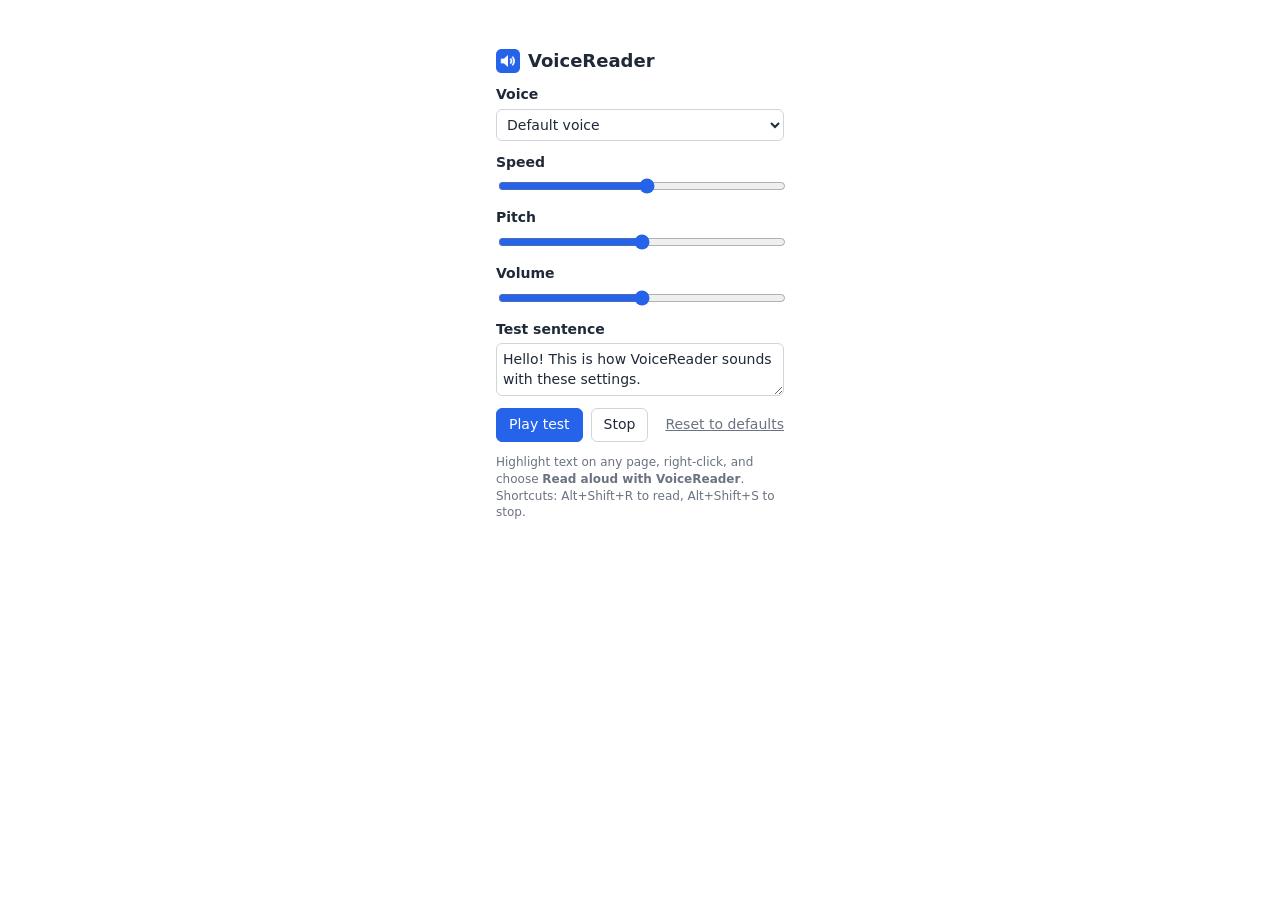
==== VoiceReader/popup.html @ b74c50d9 "Add VoiceReader Chrome extension Manifest V3 extension that reads selected text aloud via a right-cl" ====
<!doctype html>
<html lang="en">
<head>
  <meta charset="utf-8">
  <meta name="viewport" content="width=device-width, initial-scale=1">
  <title>VoiceReader</title>
  <link rel="stylesheet" href="popup.css">
</head>
<body>
  <header>
    <img src="icons/icon32.png" alt="" width="24" height="24">
    <h1>VoiceReader</h1>
  </header>

  <label class="field">
    <span>Voice</span>
    <select id="voiceName"><option value="">Default voice</option></select>
  </label>

  <label class="field">
    <span>Speed <output id="rateOut"></output></span>
    <input id="rate" type="range" min="0.5" max="3" step="0.1">
  </label>

  <label class="field">
    <span>Pitch <output id="pitchOut"></output></span>
    <input id="pitch" type="range" min="0" max="2" step="0.1">
  </label>

  <label class="field">
    <span>Volume <output id="volumeOut"></output></span>
    <input id="volume" type="range" min="0" max="1" step="0.05">
  </label>

  <label class="field">
    <span>Test sentence</span>
    <textarea id="sample" rows="2">Hello! This is how VoiceReader sounds with these settings.</textarea>
  </label>

  <div class="buttons">
    <button id="test" class="primary">Play test</button>
    <button id="stop">Stop</button>
    <button id="reset" class="link">Reset to defaults</button>
  </div>

  <p class="hint">Highlight text on any page, right-click, and choose
    <strong>Read aloud with VoiceReader</strong>. Shortcuts: Alt+Shift+R to read,
    Alt+Shift+S to stop.</p>

  <script type="module" src="popup.js"></script>
</body>
</html>
---- VoiceReader/popup.css ----
:root {
  color-scheme: light dark;
  --bg: #ffffff;
  --fg: #1f2937;
  --muted: #6b7280;
  --border: #d1d5db;
  --accent: #2563eb;
  --accent-fg: #ffffff;
}
@media (prefers-color-scheme: dark) {
  :root {
    --bg: #1f2125;
    --fg: #e5e7eb;
    --muted: #9ca3af;
    --border: #3f434a;
    --accent: #3b82f6;
  }
}
* { box-sizing: border-box; }
body {
  margin: 0;
  padding: 16px;
  width: 320px;
  max-width: 100%;
  font: 14px/1.4 system-ui, sans-serif;
  background: var(--bg);
  color: var(--fg);
}
/* When opened as the full options page, center it instead of stretching. */
@media (min-width: 400px) {
  body { margin: 32px auto; }
}
header { display: flex; align-items: center; gap: 8px; margin-bottom: 12px; }
h1 { font-size: 18px; margin: 0; }
.field { display: flex; flex-direction: column; gap: 4px; margin-bottom: 12px; }
.field > span { display: flex; justify-content: space-between; font-weight: 600; }
output { font-weight: 400; color: var(--muted); }
select, textarea {
  width: 100%;
  padding: 6px;
  font: inherit;
  color: inherit;
  background: var(--bg);
  border: 1px solid var(--border);
  border-radius: 6px;
}
textarea { resize: vertical; }
input[type="range"] { width: 100%; accent-color: var(--accent); }
.buttons { display: flex; gap: 8px; align-items: center; flex-wrap: wrap; }
button {
  padding: 6px 12px;
  font: inherit;
  color: inherit;
  background: transparent;
  border: 1px solid var(--border);
  border-radius: 6px;
  cursor: pointer;
}
button.primary { background: var(--accent); border-color: var(--accent); color: var(--accent-fg); }
button.link { border: none; padding: 6px 0; margin-left: auto; color: var(--muted); text-decoration: underline; }
.hint { color: var(--muted); font-size: 12px; margin: 12px 0 0; }
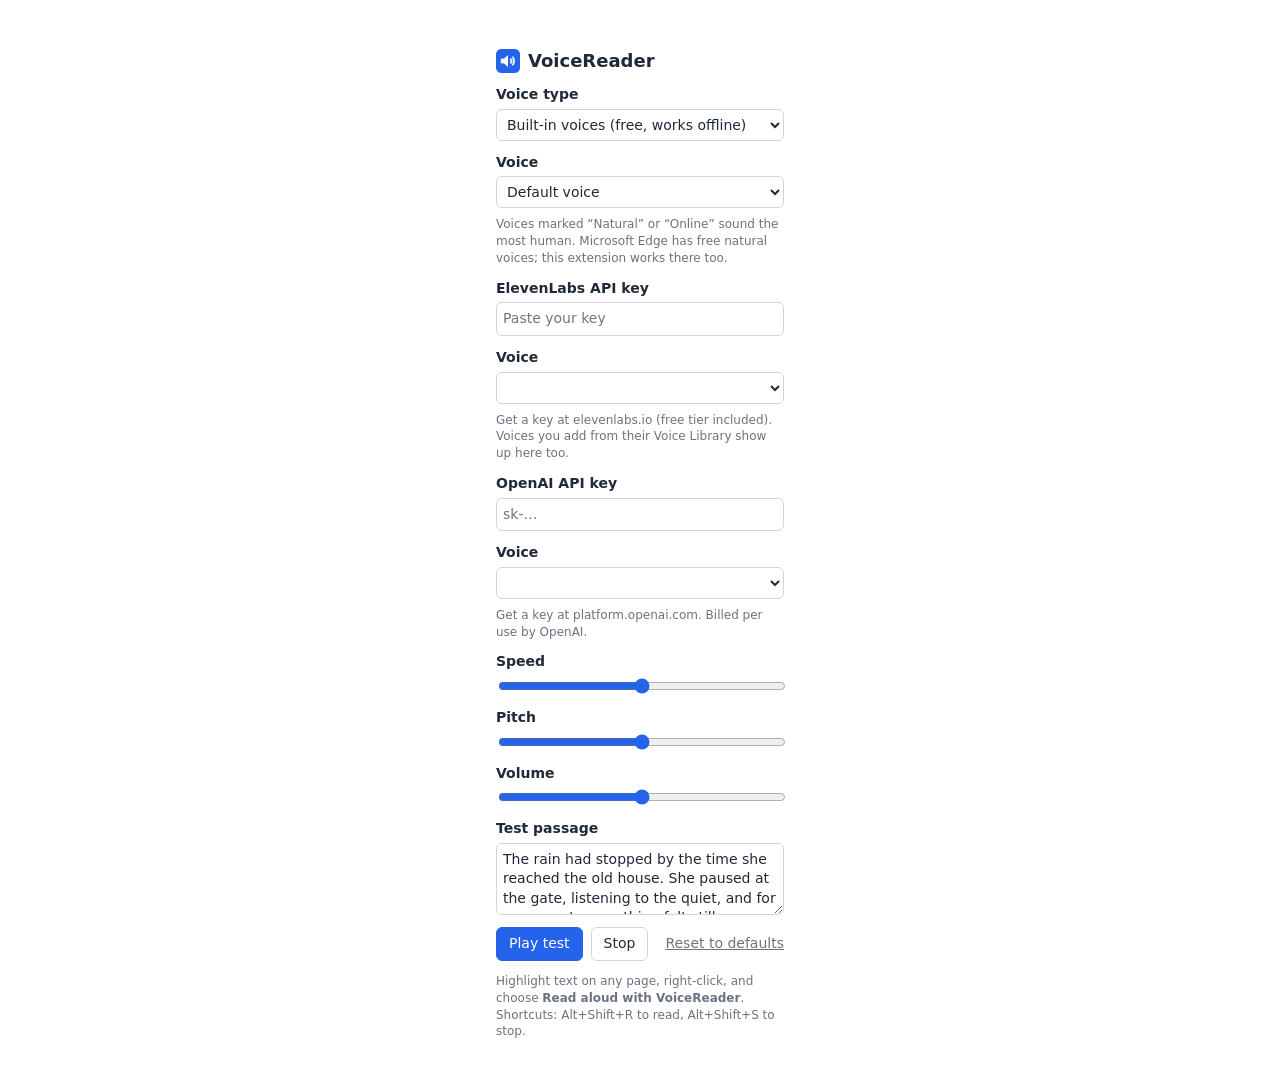
==== commit 560e4e16: "Add natural-sounding ElevenLabs and OpenAI voices Adds a voice type picker. Neural voices are fetche" ====
--- a/VoiceReader/popup.html
+++ b/VoiceReader/popup.html
@@ -12,17 +12,57 @@
     <h1>VoiceReader</h1>
   </header>
 
+  <p id="error" class="error" hidden></p>
+
   <label class="field">
-    <span>Voice</span>
-    <select id="voiceName"><option value="">Default voice</option></select>
+    <span>Voice type</span>
+    <select id="provider">
+      <option value="chrome">Built-in voices (free, works offline)</option>
+      <option value="elevenlabs">ElevenLabs natural voices (API key)</option>
+      <option value="openai">OpenAI natural voices (API key)</option>
+    </select>
   </label>
+
+  <section data-provider="chrome">
+    <label class="field">
+      <span>Voice</span>
+      <select id="voiceName"><option value="">Default voice</option></select>
+    </label>
+    <p class="hint">Voices marked “Natural” or “Online” sound the most human.
+      Microsoft Edge has free natural voices; this extension works there too.</p>
+  </section>
+
+  <section data-provider="elevenlabs">
+    <label class="field">
+      <span>ElevenLabs API key</span>
+      <input id="elevenlabsKey" type="password" placeholder="Paste your key" autocomplete="off">
+    </label>
+    <label class="field">
+      <span>Voice</span>
+      <select id="elevenlabsVoiceId"></select>
+    </label>
+    <p class="hint">Get a key at elevenlabs.io (free tier included). Voices you add
+      from their Voice Library show up here too.</p>
+  </section>
+
+  <section data-provider="openai">
+    <label class="field">
+      <span>OpenAI API key</span>
+      <input id="openaiKey" type="password" placeholder="sk-…" autocomplete="off">
+    </label>
+    <label class="field">
+      <span>Voice</span>
+      <select id="openaiVoice"></select>
+    </label>
+    <p class="hint">Get a key at platform.openai.com. Billed per use by OpenAI.</p>
+  </section>
 
   <label class="field">
     <span>Speed <output id="rateOut"></output></span>
-    <input id="rate" type="range" min="0.5" max="3" step="0.1">
+    <input id="rate" type="range" min="0.5" max="3" step="0.05">
   </label>
 
-  <label class="field">
+  <label class="field" data-provider="chrome">
     <span>Pitch <output id="pitchOut"></output></span>
     <input id="pitch" type="range" min="0" max="2" step="0.1">
   </label>
@@ -33,8 +73,8 @@
   </label>
 
   <label class="field">
-    <span>Test sentence</span>
-    <textarea id="sample" rows="2">Hello! This is how VoiceReader sounds with these settings.</textarea>
+    <span>Test passage</span>
+    <textarea id="sample" rows="3">The rain had stopped by the time she reached the old house. She paused at the gate, listening to the quiet, and for a moment, everything felt still.</textarea>
   </label>
 
   <div class="buttons">
--- a/VoiceReader/popup.css
+++ b/VoiceReader/popup.css
@@ -59,3 +59,22 @@
 button.primary { background: var(--accent); border-color: var(--accent); color: var(--accent-fg); }
 button.link { border: none; padding: 6px 0; margin-left: auto; color: var(--muted); text-decoration: underline; }
 .hint { color: var(--muted); font-size: 12px; margin: 12px 0 0; }
+input[type="password"] {
+  width: 100%;
+  padding: 6px;
+  font: inherit;
+  color: inherit;
+  background: var(--bg);
+  border: 1px solid var(--border);
+  border-radius: 6px;
+}
+section .hint { margin: -4px 0 12px; }
+.error {
+  margin: 0 0 12px;
+  padding: 8px;
+  border-radius: 6px;
+  background: #fee2e2;
+  color: #991b1b;
+  font-size: 13px;
+}
+[hidden] { display: none !important; }
